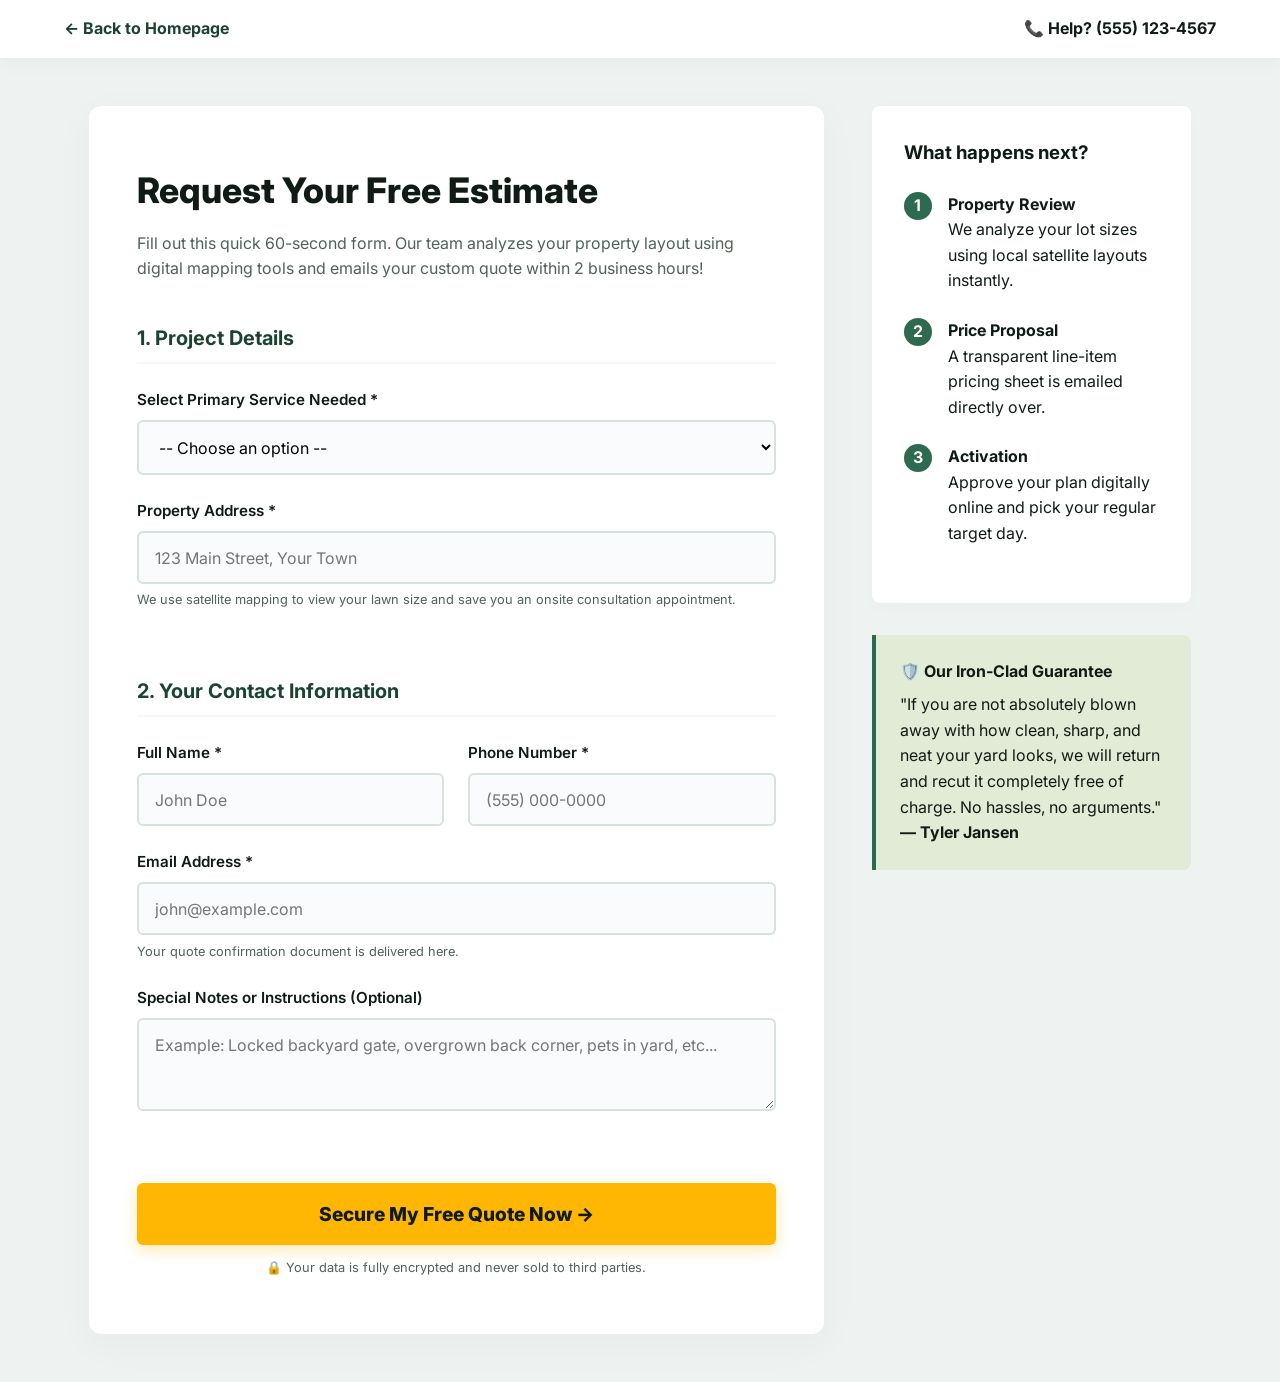
==== estimate.html @ 6655947b "initial commit" ====
<!DOCTYPE html>
<html lang="en">
<head>
    <meta charset="UTF-8">
    <meta name="viewport" content="width=device-width, initial-scale=1.0">
    <title>Get Your Free Lawn Estimate | Tyler Jansen Co.</title>
    <link rel="stylesheet" href="css/style.css">
    <link rel="preconnect" href="https://fonts.googleapis.com">
    <link rel="preconnect" href="https://fonts.gstatic.com" crossorigin>
    <link href="https://fonts.googleapis.com/css2?family=Inter:wght@400;500;600;700;800&display=swap" rel="stylesheet">
</head>
<body class="form-page-body">

    <!-- MINIMALIST FORM HEADER TO PREVENT DISTRACTIONS -->
    <nav class="minimal-nav">
        <a href="index.html" class="logo">← Back to Homepage</a>
        <a href="tel:5551234567" class="nav-phone">📞 Help? (555) 123-4567</a>
    </nav>

    <main class="form-wrapper">
        <div class="form-container">
            <div class="form-header-box">
                <h1>Request Your Free Estimate</h1>
                <p>Fill out this quick 60-second form. Our team analyzes your property layout using digital mapping tools and emails your custom quote within 2 business hours!</p>
            </div>

            <!-- HIGH CONVERSION FORM LAYER -->
            <form id="leadForm" action="thank-you.html" method="GET" class="optimized-form">
                
                <fieldset class="form-section">
                    <legend>1. Project Details</legend>
                    <div class="form-group">
                        <label for="service">Select Primary Service Needed *</label>
                        <select id="service" name="service" required>
                            <option value="" disabled selected>-- Choose an option --</option>
                            <option value="weekly-mowing">Weekly Lawn Maintenance</option>
                            <option value="biweekly-mowing">Bi-Weekly Lawn Maintenance</option>
                            <option value="seasonal-cleanup">Full Yard Clean-Up / Leaf Removal</option>
                            <option value="shrub-trimming">Hedge & Shrub Shading</option>
                            <option value="other">Other / Custom Project</option>
                        </select>
                    </div>

                    <div class="form-group">
                        <label for="address">Property Address *</label>
                        <input type="text" id="address" name="address" required placeholder="123 Main Street, Your Town">
                        <small class="input-helper">We use satellite mapping to view your lawn size and save you an onsite consultation appointment.</small>
                    </div>
                </fieldset>

                <fieldset class="form-section">
                    <legend>2. Your Contact Information</legend>
                    <div class="form-row">
                        <div class="form-group">
                            <label for="fullName">Full Name *</label>
                            <input type="text" id="fullName" name="fullName" required placeholder="John Doe">
                        </div>
                        <div class="form-group">
                            <label for="phone">Phone Number *</label>
                            <input type="tel" id="phone" name="phone" required placeholder="(555) 000-0000">
                        </div>
                    </div>

                    <div class="form-group">
                        <label for="email">Email Address *</label>
                        <input type="email" id="email" name="email" required placeholder="john@example.com">
                        <small class="input-helper">Your quote confirmation document is delivered here.</small>
                    </div>

                    <div class="form-group">
                        <label for="notes">Special Notes or Instructions (Optional)</label>
                        <textarea id="notes" name="notes" rows="3" placeholder="Example: Locked backyard gate, overgrown back corner, pets in yard, etc..."></textarea>
                    </div>
                </fieldset>

                <!-- SUBMIT TRIGGER WITH PSYCHOLOGICAL REASSURANCE -->
                <div class="form-submit-wrapper">
                    <button type="submit" class="submit-btn-large">Secure My Free Quote Now →</button>
                    <p class="security-text">🔒 Your data is fully encrypted and never sold to third parties.</p>
                </div>
            </form>
        </div>

        <!-- FORM SIDEBAR TRUST ASSETS -->
        <aside class="form-sidebar">
            <div class="sidebar-card">
                <h3>What happens next?</h3>
                <ul class="steps-list">
                    <li>
                        <span class="step-num">1</span>
                        <div>
                            <strong>Property Review</strong>
                            <p>We analyze your lot sizes using local satellite layouts instantly.</p>
                        </div>
                    </li>
                    <li>
                        <span class="step-num">2</span>
                        <div>
                            <strong>Price Proposal</strong>
                            <p>A transparent line-item pricing sheet is emailed directly over.</p>
                        </div>
                    </li>
                    <li>
                        <span class="step-num">3</span>
                        <div>
                            <strong>Activation</strong>
                            <p>Approve your plan digitally online and pick your regular target day.</p>
                        </div>
                    </li>
                </ul>
            </div>

            <div class="sidebar-guarantee">
                <h4>🛡️ Our Iron-Clad Guarantee</h4>
                <p>"If you are not absolutely blown away with how clean, sharp, and neat your yard looks, we will return and recut it completely free of charge. No hassles, no arguments."</p>
                <strong>— Tyler Jansen</strong>
            </div>
        </aside>
    </main>

    <script src="js/main.js"></script>
</body>
</html>
---- css/style.css ----
/* --- DESIGN TOKEN VARIABLES --- */
:root {
    --primary: #1b4332;
    --primary-light: #2d6a4f;
    --accent: #ffb703;
    --accent-hover: #fb8500;
    --dark: #111b15;
    --light: #f4f7f5;
    --white: #ffffff;
    --text-muted: #526158;
    --border-color: #d8e2dc;
    --font-stack: 'Inter', system-ui, -apple-system, sans-serif;
    --transition-smooth: all 0.25s cubic-bezier(0.4, 0, 0.2, 1);
}

/* --- MASTER RESET --- */
* {
    margin: 0;
    padding: 0;
    box-sizing: border-box;
    font-family: var(--font-stack);
    scroll-behavior: smooth;
}

body {
    background-color: var(--light);
    color: var(--dark);
    line-height: 1.6;
    font-size: 1rem;
}

/* --- ACCESSIBILITY TOP STRIP --- */
.top-bar {
    background-color: var(--dark);
    color: var(--white);
    padding: 0.6rem 5%;
    display: flex;
    justify-content: space-between;
    align-items: center;
    font-size: 0.85rem;
    font-weight: 500;
    z-index: 1001;
    position: relative;
}
.top-bar .phone-link {
    color: var(--accent);
    text-decoration: none;
    font-weight: 700;
}

/* --- NAVIGATION --- */
nav {
    background-color: var(--white);
    display: flex;
    justify-content: space-between;
    align-items: center;
    padding: 1.2rem 5%;
    position: sticky;
    top: 0;
    z-index: 1000;
    box-shadow: 0 4px 20px rgba(0,0,0,0.04);
}
.logo img {
    height: 45px;
    object-fit: contain;
}
.nav-links {
    display: flex;
    align-items: center;
    list-style: none;
    gap: 2rem;
}
.nav-links li a {
    text-decoration: none;
    color: var(--dark);
    font-weight: 600;
    font-size: 0.95rem;
    transition: var(--transition-smooth);
}
.nav-links li a:hover {
    color: var(--primary-light);
}

/* --- CONVERSION BUTTON STYLES --- */
.cta-btn-nav {
    background-color: var(--primary);
    color: var(--white) !important;
    padding: 0.75rem 1.25rem;
    border-radius: 6px;
    box-shadow: 0 4px 10px rgba(27, 67, 50, 0.15);
}
.cta-btn-nav:hover {
    background-color: var(--primary-light);
    transform: translateY(-1px);
}
.cta-btn-primary {
    display: inline-block;
    background-color: var(--accent);
    color: var(--dark);
    font-weight: 700;
    padding: 1.1rem 2.2rem;
    text-decoration: none;
    border-radius: 6px;
    box-shadow: 0 4px 15px rgba(255, 183, 3, 0.3);
    transition: var(--transition-smooth);
    font-size: 1.1rem;
    text-align: center;
}
.cta-btn-primary:hover {
    background-color: var(--accent-hover);
    transform: translateY(-2px);
    box-shadow: 0 6px 20px rgba(255, 183, 3, 0.45);
}
.cta-btn-secondary {
    display: inline-block;
    background-color: rgba(255,255,255,0.15);
    color: var(--white);
    font-weight: 600;
    padding: 1.1rem 2.2rem;
    text-decoration: none;
    border-radius: 6px;
    border: 1px solid rgba(255,255,255,0.3);
    backdrop-filter: blur(5px);
    transition: var(--transition-smooth);
    font-size: 1.1rem;
    text-align: center;
}
.cta-btn-secondary:hover {
    background-color: var(--white);
    color: var(--dark);
}

/* --- HERO COMPONENT --- */
.hero-box {
    background: linear-gradient(135deg, rgba(17, 27, 21, 0.85) 40%, rgba(17, 27, 21, 0.4)), 
                url('https://images.unsplash.com/photo-1533460004989-cef01064af7e?auto=format&fit=crop&q=80&w=1920') no-repeat center center/cover;
    min-height: 85vh;
    display: flex;
    align-items: center;
    padding: 4rem 5%;
}
.hero-content {
    max-width: 750px;
    color: var(--white);
}
.badge {
    display: inline-block;
    background-color: rgba(45, 106, 79, 0.4);
    border: 1px solid var(--primary-light);
    color: #95d5b2;
    padding: 0.4rem 1rem;
    border-radius: 50px;
    font-weight: 700;
    font-size: 0.85rem;
    text-transform: uppercase;
    letter-spacing: 0.5px;
    margin-bottom: 1.5rem;
}
.hero-content h1 {
    font-size: 3.8rem;
    font-weight: 800;
    line-height: 1.15;
    margin-bottom: 1.5rem;
}
.hero-content h1 .highlight {
    color: var(--accent);
}
.hero-subtext {
    font-size: 1.2rem;
    color: #d8e2dc;
    margin-bottom: 2.5rem;
    max-width: 650px;
}
.hero-cta-group {
    display: flex;
    gap: 1rem;
    flex-wrap: wrap;
    margin-bottom: 2rem;
}
.hero-trust-indicators {
    display: flex;
    gap: 1.5rem;
    font-size: 0.9rem;
    color: #b7e4c7;
    font-weight: 500;
}

/* --- VALUE TRUST STRIP --- */
.trust-strip {
    background-color: var(--primary);
    color: var(--white);
    display: flex;
    justify-content: space-around;
    padding: 1.5rem 5%;
    flex-wrap: wrap;
    gap: 1rem;
}
.badge-item {
    font-weight: 600;
    font-size: 0.95rem;
    display: flex;
    align-items: center;
}

/* --- SERVICES SECTION --- */
#services {
    padding: 6rem 5%;
    background-color: var(--white);
}
.section-title {
    text-align: center;
    font-size: 2.5rem;
    font-weight: 800;
    color: var(--dark);
    margin-bottom: 0.5rem;
}
.section-subtitle {
    text-align: center;
    color: var(--text-muted);
    font-size: 1.1rem;
    margin-bottom: 4rem;
}
.services-grid {
    display: grid;
    grid-template-columns: repeat(auto-fit, minmax(300px, 1fr));
    gap: 2.5rem;
}
.service-card {
    background: var(--light);
    padding: 3rem 2rem;
    border-radius: 12px;
    transition: var(--transition-smooth);
    border: 1px solid var(--border-color);
}
.service-card:hover {
    transform: translateY(-4px);
    box-shadow: 0 12px 30px rgba(17,27,21,0.06);
    border-color: var(--primary-light);
}
.service-icon {
    font-size: 3rem;
    margin-bottom: 1.5rem;
}
.service-card h3 {
    font-size: 1.4rem;
    margin-bottom: 1rem;
    color: var(--dark);
    font-weight: 700;
}
.service-card p {
    color: var(--text-muted);
}

/* --- WHY CHOOSE US --- */
.why-us-section {
    padding: 6rem 5%;
    display: flex;
    align-items: center;
    gap: 5rem;
    flex-wrap: wrap;
}
.why-us-image {
    flex: 1;
    min-width: 350px;
    height: 480px;
    background: url('https://images.unsplash.com/photo-1592417817098-8f3d6eb19675?auto=format&fit=crop&q=80&w=800') no-repeat center center/cover;
    border-radius: 12px;
    box-shadow: 0 10px 30px rgba(0,0,0,0.08);
}
.why-us-content {
    flex: 1.2;
    min-width: 350px;
}
.why-us-content h2 {
    font-size: 2.5rem;
    font-weight: 800;
    margin-bottom: 1.5rem;
}
.why-us-content p {
    color: var(--text-muted);
    margin-bottom: 2rem;
    font-size: 1.05rem;
}
.benefits-list {
    list-style: none;
    margin-bottom: 2.5rem;
}
.benefits-list li {
    position: relative;
    padding-left: 2rem;
    margin-bottom: 1.2rem;
    font-size: 1.05rem;
}
.benefits-list li::before {
    content: "✓";
    position: absolute;
    left: 0;
    color: var(--primary-light);
    font-weight: 900;
    font-size: 1.2rem;
}

/* --- SOCIAL PROOF REVIEWS --- */
.reviews-section {
    padding: 6rem 5%;
    background-color: var(--white);
}
.reviews-grid {
    display: grid;
    grid-template-columns: repeat(auto-fit, minmax(340px, 1fr));
    gap: 2rem;
    max-width: 1100px;
    margin: 0 auto;
}
.review-card {
    background: var(--light);
    border: 1px solid var(--border-color);
    padding: 2.5rem;
    border-radius: 8px;
}
.stars {
    margin-bottom: 1rem;
    font-size: 1.1rem;
}
.review-text {
    font-style: italic;
    color: var(--dark);
    font-size: 1.05rem;
    margin-bottom: 1.5rem;
}
.review-author {
    font-weight: 700;
    color: var(--primary-light);
    display: block;
}

/* --- FORM LAYOUT SYSTEM --- */
.minimal-nav {
    background: var(--white);
    padding: 1rem 5%;
    display: flex;
    justify-content: space-between;
}
.minimal-nav .logo {
    text-decoration: none;
    color: var(--primary);
    font-weight: 700;
}
.nav-phone {
    color: var(--dark);
    font-weight: 700;
    text-decoration: none;
}
.form-page-body {
    background-color: #eef2f0;
}
.form-wrapper {
    max-width: 1150px;
    margin: 3rem auto;
    padding: 0 1.5rem;
    display: flex;
    gap: 3rem;
    align-items: flex-start;
}
.form-container {
    background: var(--white);
    padding: 3.5rem 3rem;
    border-radius: 12px;
    box-shadow: 0 10px 40px rgba(0,0,0,0.04);
    flex: 2;
}
.form-header-box h1 {
    font-size: 2.2rem;
    font-weight: 800;
    margin-bottom: 0.8rem;
    color: var(--dark);
}
.form-header-box p {
    color: var(--text-muted);
    margin-bottom: 2.5rem;
}
.form-section {
    border: none;
    margin-bottom: 2.5rem;
}
.form-section legend {
    font-size: 1.25rem;
    font-weight: 700;
    color: var(--primary);
    margin-bottom: 1.5rem;
    width: 100%;
    border-bottom: 2px solid var(--light);
    padding-bottom: 0.5rem;
}
.form-group {
    margin-bottom: 1.5rem;
}
.form-row {
    display: grid;
    grid-template-columns: 1fr 1fr;
    gap: 1.5rem;
}
.form-group label {
    display: block;
    margin-bottom: 0.5rem;
    font-weight: 600;
    font-size: 0.95rem;
}
.form-group input,
.form-group select,
.form-group textarea {
    width: 100%;
    padding: 0.9rem 1rem;
    border: 2px solid var(--border-color);
    border-radius: 6px;
    font-size: 1rem;
    outline: none;
    transition: var(--transition-smooth);
    background-color: #fafbfc;
}
.form-group input:focus,
.form-group select:focus,
.form-group textarea:focus {
    border-color: var(--primary-light);
    background-color: var(--white);
    box-shadow: 0 0 0 4px rgba(45,106,79,0.1);
}
.input-helper {
    display: block;
    color: var(--text-muted);
    font-size: 0.8rem;
    margin-top: 0.4rem;
}
.submit-btn-large {
    width: 100%;
    background-color: var(--accent);
    color: var(--dark);
    font-weight: 800;
    font-size: 1.2rem;
    padding: 1.2rem;
    border: none;
    border-radius: 6px;
    cursor: pointer;
    box-shadow: 0 5px 15px rgba(255,183,3,0.3);
    transition: var(--transition-smooth);
}
.submit-btn-large:hover {
    background-color: var(--accent-hover);
    transform: translateY(-2px);
}
.security-text {
    text-align: center;
    font-size: 0.8rem;
    color: var(--text-muted);
    margin-top: 0.8rem;
}

/* --- SIDEBAR COMPONENTS --- */
.form-sidebar {
    flex: 1;
    min-width: 300px;
}
.sidebar-card {
    background: var(--white);
    padding: 2rem;
    border-radius: 8px;
    box-shadow: 0 4px 20px rgba(0,0,0,0.02);
    margin-bottom: 2rem;
}
.sidebar-card h3 {
    margin-bottom: 1.5rem;
}
.steps-list {
    list-style: none;
}
.steps-list li {
    display: flex;
    gap: 1rem;
    margin-bottom: 1.5rem;
}
.step-num {
    background: var(--primary-light);
    color: var(--white);
    font-weight: 700;
    width: 28px;
    height: 28px;
    border-radius: 50%;
    display: flex;
    align-items: center;
    justify-content: center;
    flex-shrink: 0;
}
.sidebar-guarantee {
    background: #e1ebd5;
    border-left: 4px solid var(--primary-light);
    padding: 1.5rem;
    border-radius: 0 8px 8px 0;
}
.sidebar-guarantee h4 {
    margin-bottom: 0.5rem;
}

/* --- THANK YOU CONTAINER --- */
.thanks-page-body {
    background-color: var(--light);
    display: flex;
    align-items: center;
    justify-content: center;
    min-height: 100vh;
    padding: 2rem;
}
.thanks-container {
    background-color: var(--white);
    max-width: 650px;
    padding: 4rem 3rem;
    border-radius: 12px;
    text-align: center;
    box-shadow: 0 10px 40px rgba(0,0,0,0.05);
}
.success-icon {
    font-size: 4rem;
    margin-bottom: 1rem;
}
.thanks-container h1 {
    font-size: 2.2rem;
    font-weight: 800;
    margin-bottom: 1rem;
}
.thanks-lead {
    font-size: 1.1rem;
    color: var(--text-muted);
    margin-bottom: 2rem;
}
.timeline-box {
    background-color: rgba(45,106,79,0.08);
    border: 1px dashed var(--primary-light);
    padding: 1.5rem;
    border-radius: 8px;
    margin-bottom: 2rem;
}
.timeline-box h3 {
    color: var(--primary);
    margin-bottom: 0.4rem;
}
.urgent-notice {
    font-size: 0.95rem;
    margin-bottom: 0.8rem;
}
.cta-btn-phone-large {
    display: block;
    background-color: var(--dark);
    color: var(--white);
    padding: 1rem;
    border-radius: 6px;
    text-decoration: none;
    font-weight: 700;
    margin-bottom: 2rem;
}
.back-home-link {
    color: var(--primary-light);
    font-weight: 600;
}

/* --- BOTTOM FOOTER LAYER --- */
footer {
    background-color: var(--dark);
    color: rgba(255,255,255,0.6);
    padding: 3rem 5%;
    text-align: center;
    font-size: 0.9rem;
}

/* --- NAVIGATION RESPONSIVE LOGIC --- */
.mobile-menu-toggle {
    display: none;
    flex-direction: column;
    gap: 6px;
    background: none;
    border: none;
    cursor: pointer;
}
.mobile-menu-toggle span {
    width: 28px;
    height: 3px;
    background-color: var(--dark);
    border-radius: 2px;
    transition: var(--transition-smooth);
}

@media (max-width: 992px) {
    .form-wrapper {
        flex-direction: column;
        align-items: stretch;
    }
    .form-sidebar {
        width: 100%;
    }
}

@media (max-width: 768px) {
    .top-bar {
        flex-direction: column;
        text-align: center;
        gap: 0.3rem;
    }
    .mobile-menu-toggle {
        display: flex;
    }
    .nav-links {
        position: absolute;
        top: 100%;
        left: 0;
        width: 100%;
        background: var(--white);
        flex-direction: column;
        padding: 2rem;
        gap: 1.5rem;
        box-shadow: 0 10px 20px rgba(0,0,0,0.05);
        display: none;
    }
    .nav-links.active {
        display: flex;
    }
    .hero-content h1 {
        font-size: 2.6rem;
    }
    .why-us-section {
        flex-direction: column-reverse;
        gap: 2.5rem;
    }
    .why-us-image {
        min-width: 100%;
        height: 280px;
    }
    .form-container {
        padding: 2rem 1.5rem;
    }
    .form-row {
        grid-template-columns: 1fr;
        gap: 0;
    }
}
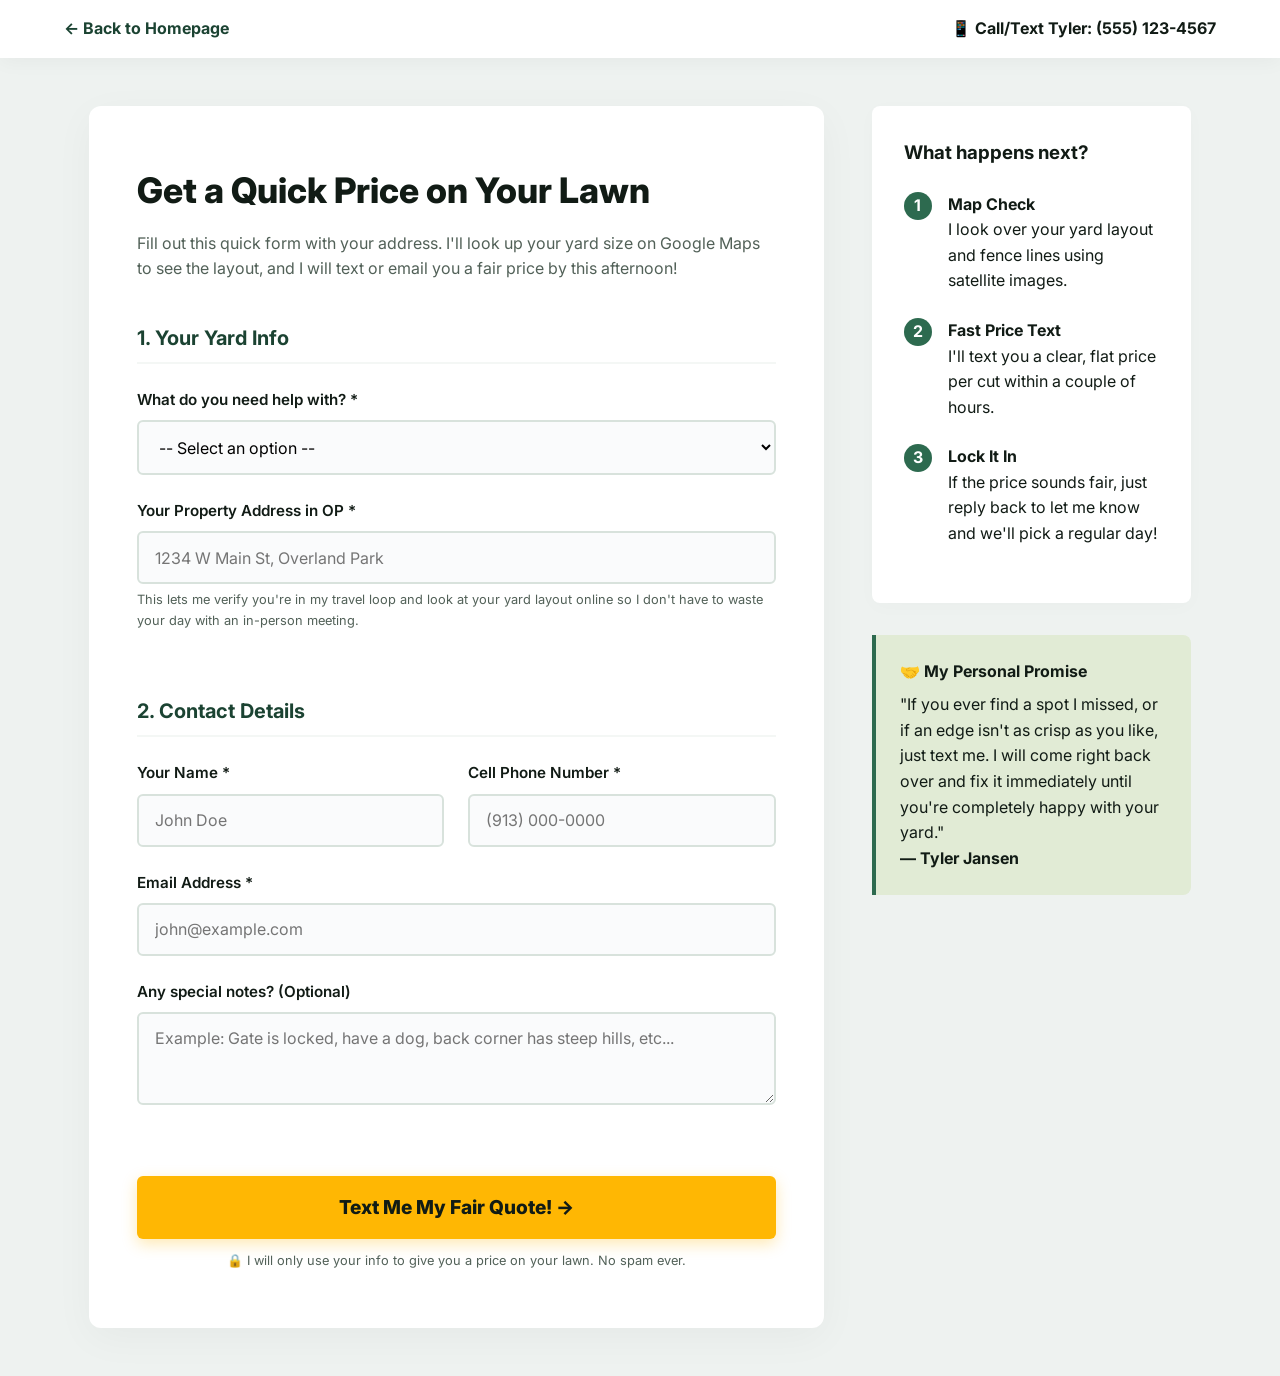
==== commit b8a96279: "Update for a more local feel" ====
--- a/estimate.html
+++ b/estimate.html
@@ -3,7 +3,7 @@
 <head>
     <meta charset="UTF-8">
     <meta name="viewport" content="width=device-width, initial-scale=1.0">
-    <title>Get Your Free Lawn Estimate | Tyler Jansen Co.</title>
+    <title>Get a Quick Price | Tyler Jansen Lawn Care</title>
     <link rel="stylesheet" href="css/style.css">
     <link rel="preconnect" href="https://fonts.googleapis.com">
     <link rel="preconnect" href="https://fonts.gstatic.com" crossorigin>
@@ -11,77 +11,75 @@
 </head>
 <body class="form-page-body">
 
-    <!-- MINIMALIST FORM HEADER TO PREVENT DISTRACTIONS -->
+    <!-- MINIMAL HEADER -->
     <nav class="minimal-nav">
         <a href="index.html" class="logo">← Back to Homepage</a>
-        <a href="tel:5551234567" class="nav-phone">📞 Help? (555) 123-4567</a>
+        <a href="tel:5551234567" class="nav-phone">📱 Call/Text Tyler: (555) 123-4567</a>
     </nav>
 
     <main class="form-wrapper">
         <div class="form-container">
             <div class="form-header-box">
-                <h1>Request Your Free Estimate</h1>
-                <p>Fill out this quick 60-second form. Our team analyzes your property layout using digital mapping tools and emails your custom quote within 2 business hours!</p>
+                <h1>Get a Quick Price on Your Lawn</h1>
+                <p>Fill out this quick form with your address. I'll look up your yard size on Google Maps to see the layout, and I will text or email you a fair price by this afternoon!</p>
             </div>
 
-            <!-- HIGH CONVERSION FORM LAYER -->
+            <!-- FORM SYSTEM -->
             <form id="leadForm" action="thank-you.html" method="GET" class="optimized-form">
                 
                 <fieldset class="form-section">
-                    <legend>1. Project Details</legend>
+                    <legend>1. Your Yard Info</legend>
                     <div class="form-group">
-                        <label for="service">Select Primary Service Needed *</label>
+                        <label for="service">What do you need help with? *</label>
                         <select id="service" name="service" required>
-                            <option value="" disabled selected>-- Choose an option --</option>
-                            <option value="weekly-mowing">Weekly Lawn Maintenance</option>
-                            <option value="biweekly-mowing">Bi-Weekly Lawn Maintenance</option>
-                            <option value="seasonal-cleanup">Full Yard Clean-Up / Leaf Removal</option>
-                            <option value="shrub-trimming">Hedge & Shrub Shading</option>
-                            <option value="other">Other / Custom Project</option>
+                            <option value="" disabled selected>-- Select an option --</option>
+                            <option value="weekly">Weekly Mowing & Edging</option>
+                            <option value="biweekly">Bi-Weekly Mowing & Edging</option>
+                            <option value="cleanup">One-Time Yard Cleanup</option>
+                            <option value="bushes">Bush/Hedge Trimming</option>
+                            <option value="other">Something else (Drop notes below)</option>
                         </select>
                     </div>
 
                     <div class="form-group">
-                        <label for="address">Property Address *</label>
-                        <input type="text" id="address" name="address" required placeholder="123 Main Street, Your Town">
-                        <small class="input-helper">We use satellite mapping to view your lawn size and save you an onsite consultation appointment.</small>
+                        <label for="address">Your Property Address in OP *</label>
+                        <input type="text" id="address" name="address" required placeholder="1234 W Main St, Overland Park">
+                        <small class="input-helper">This lets me verify you're in my travel loop and look at your yard layout online so I don't have to waste your day with an in-person meeting.</small>
                     </div>
                 </fieldset>
 
                 <fieldset class="form-section">
-                    <legend>2. Your Contact Information</legend>
+                    <legend>2. Contact Details</legend>
                     <div class="form-row">
                         <div class="form-group">
-                            <label for="fullName">Full Name *</label>
+                            <label for="fullName">Your Name *</label>
                             <input type="text" id="fullName" name="fullName" required placeholder="John Doe">
                         </div>
                         <div class="form-group">
-                            <label for="phone">Phone Number *</label>
-                            <input type="tel" id="phone" name="phone" required placeholder="(555) 000-0000">
+                            <label for="phone">Cell Phone Number *</label>
+                            <input type="tel" id="phone" name="phone" required placeholder="(913) 000-0000">
                         </div>
                     </div>
 
                     <div class="form-group">
                         <label for="email">Email Address *</label>
                         <input type="email" id="email" name="email" required placeholder="john@example.com">
-                        <small class="input-helper">Your quote confirmation document is delivered here.</small>
                     </div>
 
                     <div class="form-group">
-                        <label for="notes">Special Notes or Instructions (Optional)</label>
-                        <textarea id="notes" name="notes" rows="3" placeholder="Example: Locked backyard gate, overgrown back corner, pets in yard, etc..."></textarea>
+                        <label for="notes">Any special notes? (Optional)</label>
+                        <textarea id="notes" name="notes" rows="3" placeholder="Example: Gate is locked, have a dog, back corner has steep hills, etc..."></textarea>
                     </div>
                 </fieldset>
 
-                <!-- SUBMIT TRIGGER WITH PSYCHOLOGICAL REASSURANCE -->
                 <div class="form-submit-wrapper">
-                    <button type="submit" class="submit-btn-large">Secure My Free Quote Now →</button>
-                    <p class="security-text">🔒 Your data is fully encrypted and never sold to third parties.</p>
+                    <button type="submit" class="submit-btn-large">Text Me My Fair Quote! →</button>
+                    <p class="security-text">🔒 I will only use your info to give you a price on your lawn. No spam ever.</p>
                 </div>
             </form>
         </div>
 
-        <!-- FORM SIDEBAR TRUST ASSETS -->
+        <!-- SIDEBAR TRUST ELEMENTS -->
         <aside class="form-sidebar">
             <div class="sidebar-card">
                 <h3>What happens next?</h3>
@@ -89,30 +87,30 @@
                     <li>
                         <span class="step-num">1</span>
                         <div>
-                            <strong>Property Review</strong>
-                            <p>We analyze your lot sizes using local satellite layouts instantly.</p>
+                            <strong>Map Check</strong>
+                            <p>I look over your yard layout and fence lines using satellite images.</p>
                         </div>
                     </li>
                     <li>
                         <span class="step-num">2</span>
                         <div>
-                            <strong>Price Proposal</strong>
-                            <p>A transparent line-item pricing sheet is emailed directly over.</p>
+                            <strong>Fast Price Text</strong>
+                            <p>I'll text you a clear, flat price per cut within a couple of hours.</p>
                         </div>
                     </li>
                     <li>
                         <span class="step-num">3</span>
                         <div>
-                            <strong>Activation</strong>
-                            <p>Approve your plan digitally online and pick your regular target day.</p>
+                            <strong>Lock It In</strong>
+                            <p>If the price sounds fair, just reply back to let me know and we'll pick a regular day!</p>
                         </div>
                     </li>
                 </ul>
             </div>
 
             <div class="sidebar-guarantee">
-                <h4>🛡️ Our Iron-Clad Guarantee</h4>
-                <p>"If you are not absolutely blown away with how clean, sharp, and neat your yard looks, we will return and recut it completely free of charge. No hassles, no arguments."</p>
+                <h4>🤝 My Personal Promise</h4>
+                <p>"If you ever find a spot I missed, or if an edge isn't as crisp as you like, just text me. I will come right back over and fix it immediately until you're completely happy with your yard."</p>
                 <strong>— Tyler Jansen</strong>
             </div>
         </aside>
